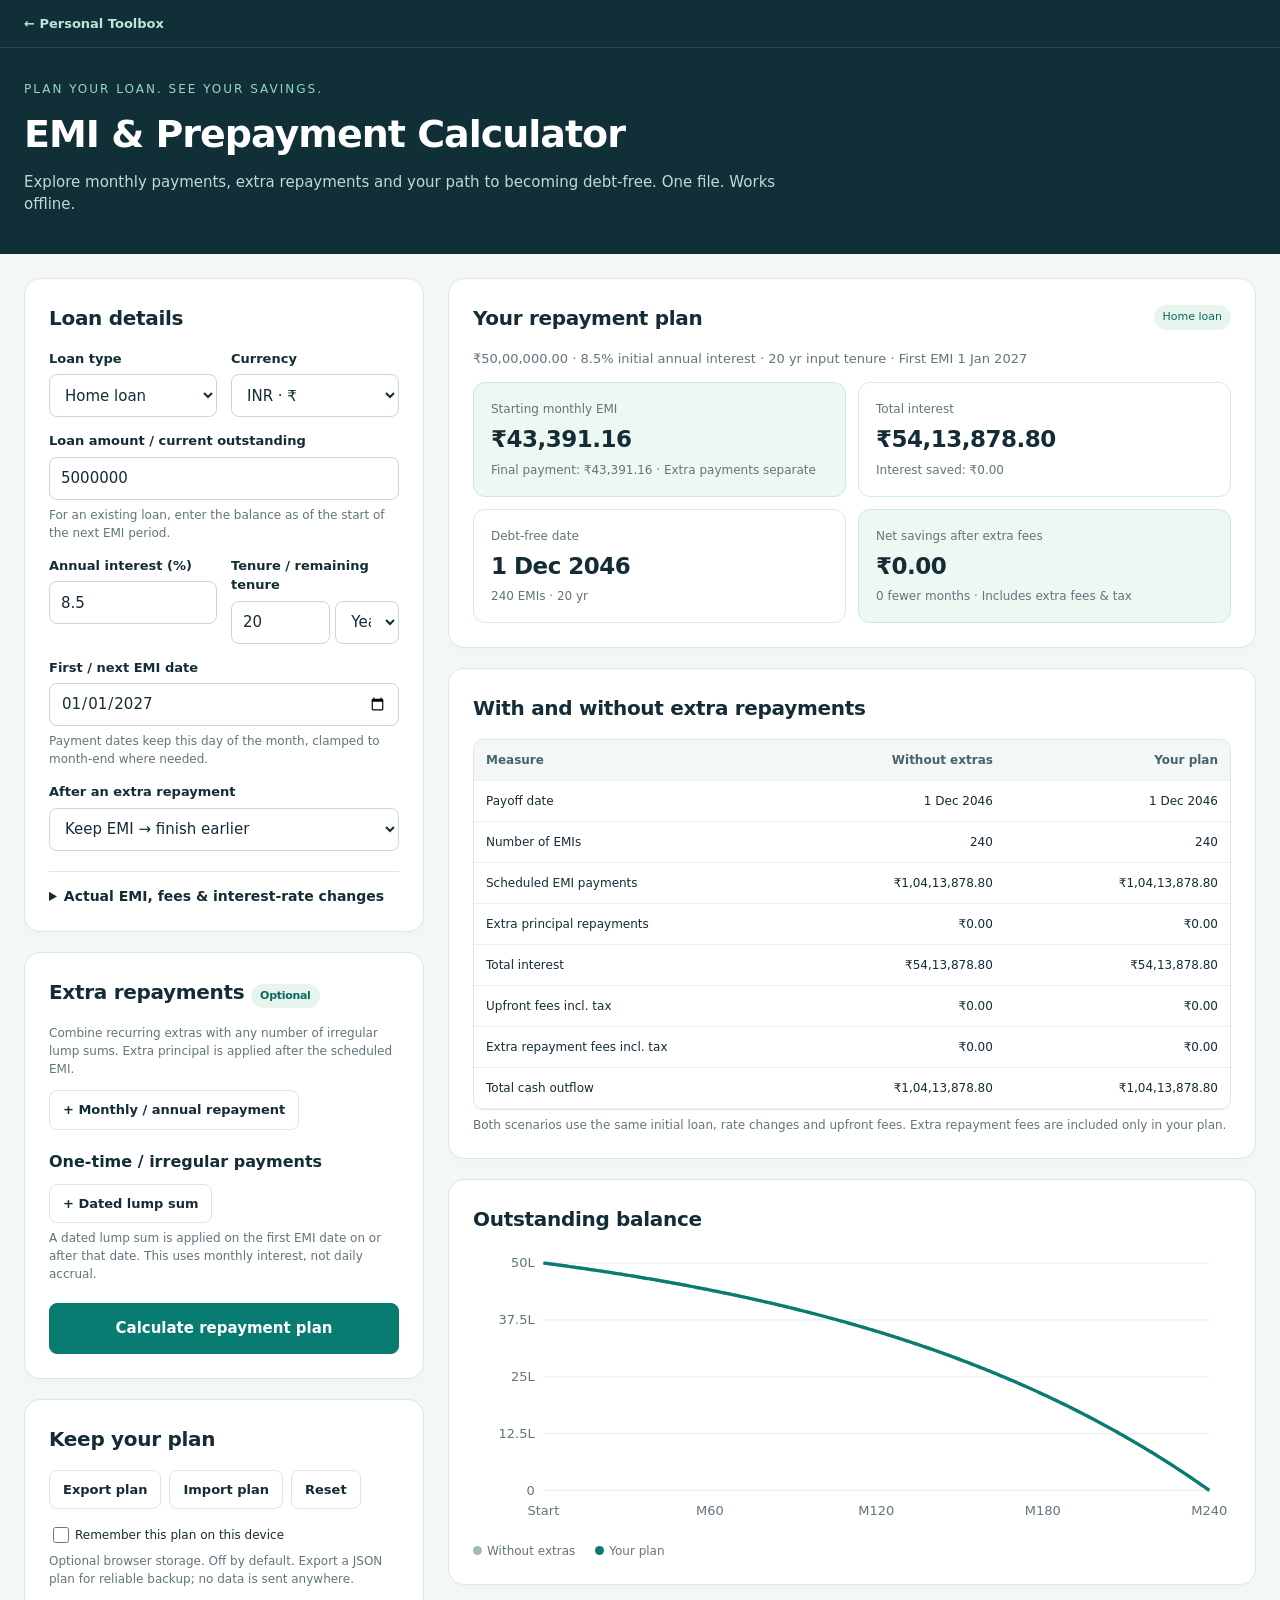
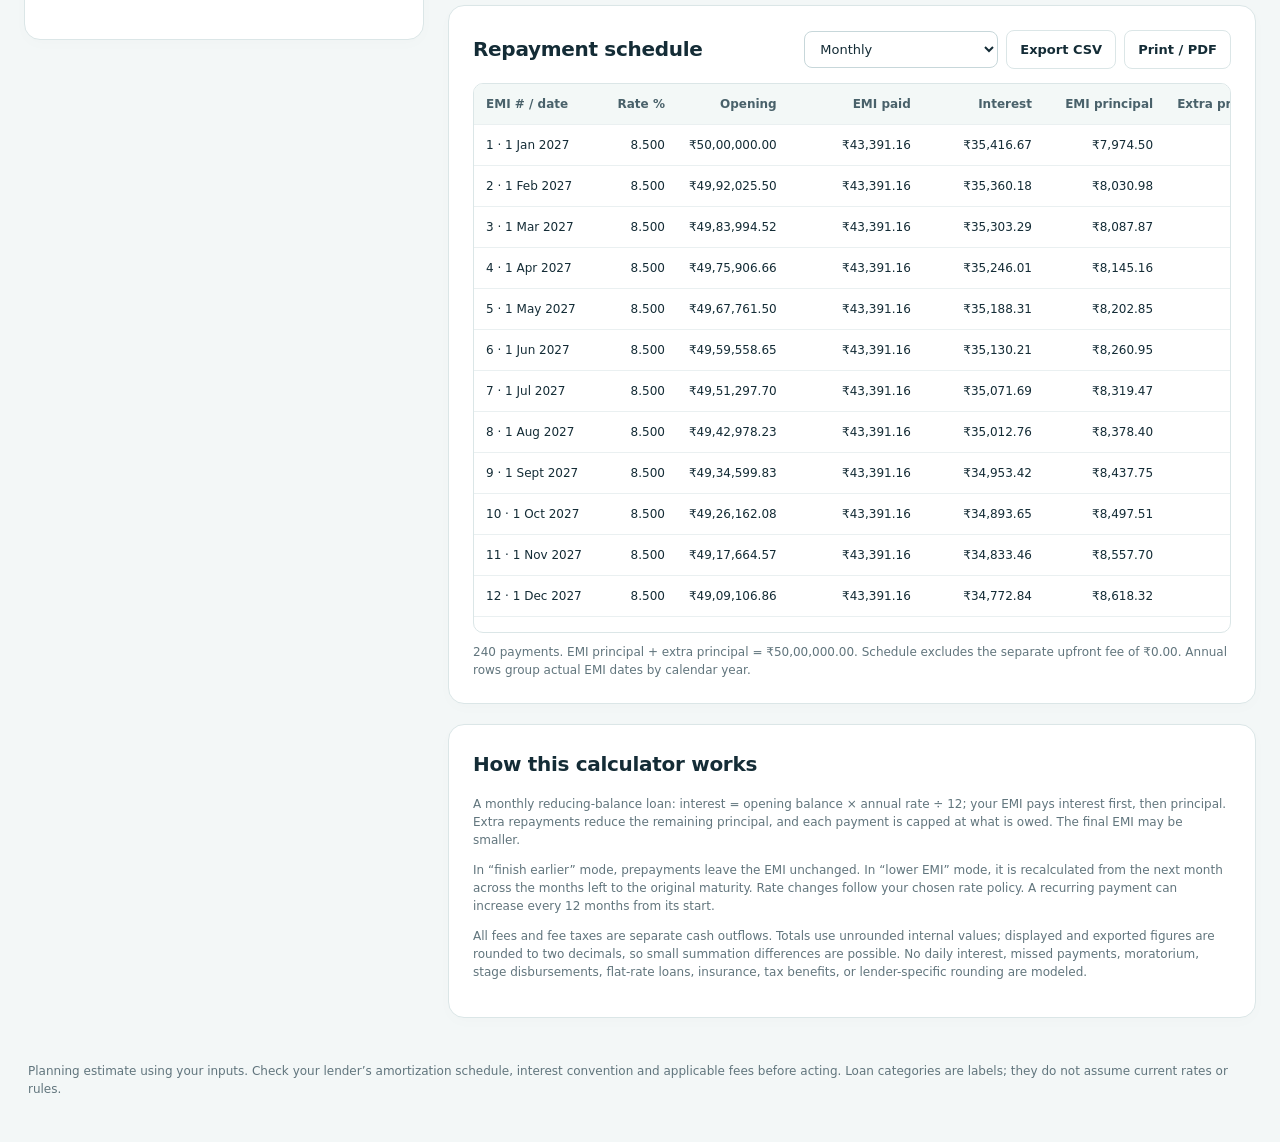
==== tools/loan-emi-calculator.html @ 17326b9b "initial commit: add emi calculator tool" ====
<!doctype html>
<html lang="en">
<head>
<meta charset="utf-8"><meta name="viewport" content="width=device-width, initial-scale=1">
<title>Loan EMI & Prepayment Calculator · Personal Toolbox</title>
<link rel="icon" type="image/svg+xml" href="../favicon.svg">
<style>
:root{--ink:#142c36;--muted:#61757d;--brand:#087c70;--line:#dbe6e7;--bg:#f3f7f7;--soft:#e8f5ef;--amber:#a76812}*{box-sizing:border-box}body{margin:0;background:var(--bg);color:var(--ink);font:15px/1.5 system-ui,-apple-system,BlinkMacSystemFont,"Segoe UI",sans-serif}header{background:#102f37;color:white;padding:32px max(24px,calc((100vw - 1280px)/2)) 38px}header .eyebrow{font-size:12px;letter-spacing:2px;text-transform:uppercase;color:#94d8c9}h1{font-size:clamp(25px,3vw,38px);letter-spacing:-1px;margin:8px 0}header p{color:#c3d6da;margin:0;max-width:800px}main{max-width:1328px;margin:auto;padding:24px;display:grid;grid-template-columns:400px minmax(0,1fr);gap:24px;align-items:start}.card{background:white;border:1px solid var(--line);border-radius:16px;padding:24px;box-shadow:0 4px 16px #12323904;margin-bottom:20px}h2{font-size:20px;letter-spacing:-.3px;margin:0 0 16px}h3{font-size:16px;margin:20px 0 10px}.small,.help{font-size:12px;color:var(--muted)}.help{margin:6px 0 0}.grid{display:grid;grid-template-columns:1fr 1fr;gap:14px}.full{grid-column:1/-1}label{display:block;font-size:13px;font-weight:600;margin-bottom:6px}input,select,button{font:inherit}input,select{display:block;width:100%;height:43px;border:1px solid #c7d7da;background:white;border-radius:8px;padding:9px 11px;color:var(--ink);min-width:0}input:focus,select:focus,button:focus-visible{outline:3px solid #7ac7b855;outline-offset:1px;border-color:var(--brand)}input[type=checkbox]{width:16px;height:16px;display:inline;vertical-align:middle;margin-right:6px}button{cursor:pointer;border:1px solid var(--line);padding:9px 13px;border-radius:8px;background:white;color:var(--ink);font-size:13px;font-weight:600}button:hover{background:#f0f7f6}button.primary{background:var(--brand);border-color:var(--brand);color:white}button.primary:hover{background:#056b61}button:disabled{opacity:.45;cursor:default}.actions{display:flex;gap:8px;flex-wrap:wrap;align-items:center}.calculate{width:100%;margin-top:20px;padding:13px;font-size:15px}.tag{font-size:11px;display:inline-block;background:var(--soft);color:#09685b;border-radius:99px;padding:4px 9px}.subtle{color:var(--muted)}.stats{display:grid;grid-template-columns:1fr 1fr;gap:12px}.stat{padding:17px;border:1px solid var(--line);border-radius:12px;min-width:0}.stat span{display:block;font-size:12px;color:var(--muted)}.stat strong{display:block;font-size:23px;letter-spacing:-.5px;overflow-wrap:anywhere;margin:4px 0}.stat.hero{background:#edf8f3;border-color:#cce9dc}.stat .small{font-size:12px}.result-heading{display:flex;align-items:center;justify-content:space-between;gap:10px;margin-bottom:16px}.result-heading h2{margin:0}.message{padding:12px 14px;border-radius:9px;margin-bottom:14px;font-size:13px}.error{color:#9e2c2c;background:#fff0f0;border:1px solid #f2cdcd}.notice{color:#82591e;background:#fff9eb;border:1px solid #f0e0bc}.success{color:#086658;background:var(--soft)}[hidden]{display:none!important}details{border-top:1px solid var(--line);padding-top:14px;margin-top:20px}summary{cursor:pointer;font-weight:600;font-size:14px}details .grid{margin-top:15px}.entry{padding:14px;background:#f7fafa;border:1px solid var(--line);border-radius:10px;margin:12px 0}.entry .grid{gap:10px}.entry label{font-size:12px}.entry .entry-head{display:flex;justify-content:space-between;align-items:center;margin-bottom:10px}.remove{padding:4px 9px;font-size:12px;color:#993c3c}.table-wrap{overflow:auto;max-height:550px;border:1px solid var(--line);border-radius:10px}table{border-collapse:collapse;width:100%;font-size:12px;font-variant-numeric:tabular-nums}th,td{padding:11px 12px;text-align:right;border-bottom:1px solid #eaf0f1;white-space:nowrap}th:first-child,td:first-child{text-align:left}thead{background:#f3f8f7;position:sticky;top:0;z-index:1}th{font-weight:600;color:#49616a}tfoot{background:#edf7f2;font-weight:700}tr.extra td{background:#f6fbf7}#comparison td,#comparison th{white-space:normal}#comparison th:first-child{width:40%}#chart{width:100%;height:auto;display:block}svg text{font-family:system-ui,sans-serif;fill:#61757d;font-size:12px}.legend{display:flex;gap:20px;font-size:12px;color:var(--muted);margin-top:10px}.dot{width:9px;height:9px;display:inline-block;border-radius:50%;margin-right:5px}.footer{grid-column:1/-1;font-size:12px;color:var(--muted);padding:0 4px 20px}.toolbar{display:flex;gap:10px;align-items:center;justify-content:space-between;flex-wrap:wrap;margin-bottom:14px}.toolbar select{width:auto;height:37px;font-size:13px}.saved-status{font-size:12px;color:var(--muted);min-height:18px;margin-top:9px}.screen-only{}.report-meta{font-size:13px;color:var(--muted);margin-bottom:14px}.file-input{display:none}.check{font-size:12px;font-weight:400;margin-top:15px}.empty{font-size:12px;color:var(--muted);padding:10px 0}.schedule-info{margin:10px 0 0}#dirty{margin-bottom:14px}.prepay-figure{color:var(--brand)}
@media(max-width:950px){main{grid-template-columns:340px minmax(0,1fr);gap:16px;padding:16px}.card{padding:18px}.stats{grid-template-columns:1fr}.stat strong{font-size:22px}}
@media(max-width:720px){main{display:block;padding:14px}.stats{grid-template-columns:1fr 1fr}.card{padding:18px}header{padding:25px 20px}h2{font-size:19px}.stat{padding:13px}.stat strong{font-size:20px}.footer{padding:0 5px 20px}}
@media print{body{background:white;font-size:11px}header{background:white;color:black;padding:0 0 15px}header p,header .eyebrow{color:#555}main{display:block;padding:0;max-width:none}aside,.screen-only,#dirty,#status{display:none!important}.card{border:1px solid #ddd;box-shadow:none;padding:15px;break-inside:avoid;margin-bottom:14px}.stats{grid-template-columns:repeat(4,1fr)}.stat strong{font-size:17px}.table-wrap{max-height:none;overflow:visible}thead{position:static;display:table-header-group}tr{break-inside:avoid}.schedule-card{break-inside:auto}.footer{padding:0}#chart{max-height:200px}h1{font-size:25px}}
</style>
</head>
<body>
<nav class="screen-only" aria-label="Toolbox navigation" style="background:#102f37;padding:12px max(24px,calc((100vw - 1280px)/2));border-bottom:1px solid #284951"><a href="../index.html" style="color:#b8e7d9;text-decoration:none;font:600 13px system-ui,sans-serif">← Personal Toolbox</a></nav>
<header><div class="eyebrow">Plan your loan. See your savings.</div><h1>EMI & Prepayment Calculator</h1><p>Explore monthly payments, extra repayments and your path to becoming debt-free. One file. Works offline.</p></header>
<main>
<aside>
<form id="loanForm" novalidate>
<section class="card"><h2>Loan details</h2><div class="grid">
<div><label for="loanType">Loan type</label><select id="loanType"><option>Home loan</option><option>Personal loan</option><option>Vehicle loan</option><option>Education loan</option><option>Other loan</option></select></div>
<div><label for="currency">Currency</label><select id="currency"><option value="INR">INR · ₹</option><option value="USD">USD · $</option><option value="EUR">EUR · €</option><option value="GBP">GBP · £</option><option value="AED">AED</option></select></div>
<div class="full"><label for="principal">Loan amount / current outstanding</label><input id="principal" type="number" min="1" max="1000000000000" step="any" value="5000000" required><p class="help">For an existing loan, enter the balance as of the start of the next EMI period.</p></div>
<div><label for="rate">Annual interest (%)</label><input id="rate" type="number" min="0" max="60" step="any" value="8.5" required></div>
<div><label for="term">Tenure / remaining tenure</label><div style="display:flex;gap:5px"><input id="term" type="number" min="1" max="600" step="any" value="20" required><select id="termUnit" aria-label="Tenure unit" style="width:100px"><option value="years">Years</option><option value="months">Months</option></select></div></div>
<div class="full"><label for="startDate">First / next EMI date</label><input id="startDate" type="date" required><p class="help">Payment dates keep this day of the month, clamped to month-end where needed.</p></div>
<div class="full"><label for="strategy">After an extra repayment</label><select id="strategy"><option value="tenure">Keep EMI → finish earlier</option><option value="emi">Lower EMI → keep original end date</option></select></div>
</div>
<details><summary>Actual EMI, fees & interest-rate changes</summary><div class="grid">
<div class="full"><label for="customEmi">Actual monthly EMI (optional)</label><input id="customEmi" type="number" min="0" step="any" placeholder="Blank = calculate from tenure"><p class="help">Useful for an existing loan. Overrides the calculated EMI; payoff may differ from entered tenure.</p></div>
<div><label for="feeFixed">Upfront fee (fixed)</label><input id="feeFixed" type="number" min="0" step="any" value="0"></div>
<div><label for="feePct">Upfront fee (% of loan)</label><input id="feePct" type="number" min="0" max="100" step="any" value="0"></div>
<div><label for="prepayFee">Prepayment fee (%)</label><input id="prepayFee" type="number" min="0" max="100" step="any" value="0"></div>
<div><label for="feeTax">Tax on fees (%)</label><input id="feeTax" type="number" min="0" max="100" step="any" value="0"></div>
<div class="full"><label for="ratePolicy">When the interest rate changes</label><select id="ratePolicy"><option value="recast">Recalculate EMI to original end date</option><option value="keep">Keep EMI; allow tenure to change</option></select></div>
</div><p class="help">Enter lender-specific fees. Fees are paid separately and are not added to the loan balance. Rate changes apply from the start of the selected EMI period.</p><div id="rateEntries"></div><button id="addRate" type="button">+ Rate change</button></details>
</section>
<section class="card"><h2>Extra repayments <span class="tag">Optional</span></h2><p class="small">Combine recurring extras with any number of irregular lump sums. Extra principal is applied after the scheduled EMI.</p><div id="recurringEntries"></div><button id="addRecurring" type="button">+ Monthly / annual repayment</button><h3>One-time / irregular payments</h3><div id="oneTimeEntries"></div><button id="addOneTime" type="button">+ Dated lump sum</button><p class="help">A dated lump sum is applied on the first EMI date on or after that date. This uses monthly interest, not daily accrual.</p><button class="primary calculate" type="submit">Calculate repayment plan</button></section>
</form>
<section class="card screen-only"><h2>Keep your plan</h2><div class="actions"><button id="savePlan" type="button">Export plan</button><button id="loadPlan" type="button">Import plan</button><button id="resetPlan" type="button">Reset</button></div><input class="file-input" id="importFile" type="file" accept=".json,application/json"><label class="check"><input id="autosave" type="checkbox">Remember this plan on this device</label><p class="help">Optional browser storage. Off by default. Export a JSON plan for reliable backup; no data is sent anywhere.</p><div id="status" class="saved-status" role="status"></div></section>
</aside>
<div id="results">
<div id="error" class="message error" role="alert" hidden></div><div id="dirty" class="message notice" hidden>Inputs changed. Calculate again to update the results and exports.</div><div id="warnings" hidden></div>
<section class="card"><div class="result-heading"><h2>Your repayment plan</h2><span class="tag" id="resultTag">Home loan</span></div><div id="reportMeta" class="report-meta"></div><div class="stats">
<div class="stat hero"><span>Starting monthly EMI</span><strong id="emiValue">—</strong><div class="small" id="emiHint"></div></div>
<div class="stat"><span>Total interest</span><strong id="interestValue">—</strong><div class="small" id="interestHint"></div></div>
<div class="stat"><span>Debt-free date</span><strong id="payoffValue">—</strong><div class="small" id="tenureHint"></div></div>
<div class="stat hero"><span>Net savings after extra fees</span><strong id="savingValue">—</strong><div class="small" id="savingHint"></div></div>
</div></section>
<section class="card"><h2>With and without extra repayments</h2><div class="table-wrap"><table id="comparison"><thead><tr><th>Measure</th><th>Without extras</th><th>Your plan</th></tr></thead><tbody id="compareBody"></tbody></table></div><p class="help">Both scenarios use the same initial loan, rate changes and upfront fees. Extra repayment fees are included only in your plan.</p></section>
<section class="card"><h2>Outstanding balance</h2><svg id="chart" viewBox="0 0 700 260" role="img" aria-label="Outstanding loan balance over time, comparing baseline with extra repayments"></svg><div class="legend"><span><i class="dot" style="background:#a4b8bf"></i>Without extras</span><span><i class="dot" style="background:#087c70"></i>Your plan</span></div></section>
<section class="card schedule-card"><div class="toolbar"><h2 style="margin:0">Repayment schedule</h2><div class="actions screen-only"><select id="scheduleMode" aria-label="Schedule grouping"><option value="monthly">Monthly</option><option value="annual">Annual (calendar year)</option></select><button id="exportCsv">Export CSV</button><button id="printReport">Print / PDF</button></div></div><div class="table-wrap"><table><thead id="scheduleHead"></thead><tbody id="scheduleBody"></tbody><tfoot id="scheduleFoot"></tfoot></table></div><p class="help schedule-info" id="scheduleInfo"></p></section>
<section class="card"><h2>How this calculator works</h2><p class="small">A monthly reducing-balance loan: interest = opening balance × annual rate ÷ 12; your EMI pays interest first, then principal. Extra repayments reduce the remaining principal, and each payment is capped at what is owed. The final EMI may be smaller.</p><p class="small">In “finish earlier” mode, prepayments leave the EMI unchanged. In “lower EMI” mode, it is recalculated from the next month across the months left to the original maturity. Rate changes follow your chosen rate policy. A recurring payment can increase every 12 months from its start.</p><p class="small">All fees and fee taxes are separate cash outflows. Totals use unrounded internal values; displayed and exported figures are rounded to two decimals, so small summation differences are possible. No daily interest, missed payments, moratorium, stage disbursements, flat-rate loans, insurance, tax benefits, or lender-specific rounding are modeled.</p></section>
</div>
<div class="footer">Planning estimate using your inputs. Check your lender’s amortization schedule, interest convention and applicable fees before acting. Loan categories are labels; they do not assume current rates or rules.</div>
</main>
<script>
'use strict';
// Everything runs locally. No external dependencies or network requests.
const $=id=>document.getElementById(id);
const FIELD_IDS=['loanType','currency','principal','rate','term','termUnit','startDate','strategy','customEmi','feeFixed','feePct','prepayFee','feeTax','ratePolicy'];
const STORE_KEY='offline-emi-plan-v1'; let current=null,dirty=false;
function nextMonthISO(){const d=new Date();return dateForMonth(`${d.getFullYear()}-${String(d.getMonth()+1).padStart(2,'0')}-01`,1)}
function validDate(s){if(!/^\d{4}-\d{2}-\d{2}$/.test(s))return false;const d=new Date(s+'T00:00:00Z');return Number.isFinite(+d)&&d.toISOString().slice(0,10)===s}
function dateForMonth(start,offset){const [y,m,day]=start.split('-').map(Number);const last=new Date(Date.UTC(y,m-1+offset+1,0)).getUTCDate();return new Date(Date.UTC(y,m-1+offset,Math.min(day,last))).toISOString().slice(0,10)}
function displayDate(s){return new Intl.DateTimeFormat('en-IN',{day:'numeric',month:'short',year:'numeric',timeZone:'UTC'}).format(new Date(s+'T00:00:00Z'))}
function payment(p,annual,n){if(n<=0)throw Error('No months remain to recalculate the EMI.');const r=annual/1200;return r===0?p/n:p*r/(-Math.expm1(-n*Math.log1p(r)))}
function money(v){return new Intl.NumberFormat(current?.config.currency==='INR'?'en-IN':'en-US',{style:'currency',currency:current?.config.currency||$('currency').value,minimumFractionDigits:2,maximumFractionDigits:2}).format(Math.abs(v)<.00001?0:v)}
function period(n){return `${Math.floor(n/12)?Math.floor(n/12)+' yr ':''}${n%12?n%12+' mo':n===0?'0 mo':''}`.trim()}
function number(v,name,min,max,integer=false){if(v===''||v===null||v===undefined||typeof v==='boolean')throw Error(`Enter ${name}.`);const n=Number(v);if(!Number.isFinite(n)||n<min||n>max||(integer&&!Number.isInteger(n)))throw Error(`${name} must be ${integer?'a whole number ':''}between ${min} and ${max}.`);return n}
function rowValue(el,name){return el.querySelector(`[data-field="${name}"]`).value}
function getPlan(){const fields={};FIELD_IDS.forEach(id=>fields[id]=$(id).value);return {version:1,fields,recurring:[...$('recurringEntries').children].map(el=>Object.fromEntries(['amount','frequency','start','end','growth'].map(k=>[k,rowValue(el,k)]))),oneTime:[...$('oneTimeEntries').children].map(el=>({date:rowValue(el,'date'),amount:rowValue(el,'amount')})),rates:[...$('rateEntries').children].map(el=>({month:rowValue(el,'month'),rate:rowValue(el,'rate')}))}}
function parsePlan(plan){const f=plan.fields;const p=number(f.principal,'loan amount',1,1e12),rate=number(f.rate,'annual interest rate',0,60);const term=number(f.term,'tenure',1/12,600);const months=term*(f.termUnit==='years'?12:1);if(Math.abs(months-Math.round(months))>1e-8||months<1||months>600)throw Error('Tenure must represent 1–600 whole months (up to 50 years).');if(!validDate(f.startDate)||Number(f.startDate.slice(0,4))<1900||Number(f.startDate.slice(0,4))>2200)throw Error('Choose a valid first EMI date between 1900 and 2200.');
const c={p,rate,n:Math.round(months),start:f.startDate,currency:f.currency,loanType:f.loanType,strategy:f.strategy,ratePolicy:f.ratePolicy,customEmi:f.customEmi===''?null:number(f.customEmi,'actual EMI',.01,1e12),feeFixed:number(f.feeFixed,'fixed upfront fee',0,1e12),feePct:number(f.feePct,'upfront fee percentage',0,100),prepayFee:number(f.prepayFee,'prepayment fee percentage',0,100),feeTax:number(f.feeTax,'tax on fees',0,100)};
c.recurring=plan.recurring.map((x,i)=>({amount:number(x.amount,`recurring repayment ${i+1}`,0,1e12),frequency:x.frequency==='annual'?12:1,start:number(x.start,`start month for repayment ${i+1}`,1,1200,true),end:x.end===''?1200:number(x.end,`end month for repayment ${i+1}`,1,1200,true),growth:number(x.growth,`annual increase for repayment ${i+1}`,0,100)}));c.recurring.forEach(x=>{if(x.end<x.start)throw Error('Recurring repayment end month must be on or after its start month.')});
c.oneTime=plan.oneTime.map((x,i)=>{if(!validDate(x.date)||x.date<c.start||x.date>dateForMonth(c.start,1199))throw Error(`Lump sum ${i+1}: choose a date from the first EMI date through the next 100 years.`);let month=1;while(dateForMonth(c.start,month-1)<x.date)month++;return {month,date:x.date,amount:number(x.amount,`lump sum ${i+1}`,0,1e12)}});
c.rates=plan.rates.map((x,i)=>({month:number(x.month,`month for rate change ${i+1}`,1,1200,true),rate:number(x.rate,`new rate ${i+1}`,0,60)})).sort((a,b)=>a.month-b.month);if(new Set(c.rates.map(x=>x.month)).size!==c.rates.length)throw Error('Use only one interest-rate change per EMI month.');return c}
function simulate(c,withExtras){let balance=c.p,rate=c.rate,emi=c.customEmi??payment(balance,rate,c.n);const rows=[];let startingEmi=emi;const warnings=[];const precision=Math.max(0.0000001,c.p*1e-12);const upfront=(c.feeFixed+c.p*c.feePct/100)*(1+c.feeTax/100);let interestTotal=0,extraTotal=0,scheduledTotal=0,feeTotal=0;
for(let month=1;month<=1200&&balance>.0000001;month++){
const opening=balance;const reset=c.rates.find(x=>x.month===month);if(reset){rate=reset.rate;if(c.ratePolicy==='recast'){if(month>c.n)throw Error(`Rate change in month ${month} occurs after original maturity. Choose “Keep EMI” for the rate-change policy, or extend the input tenure.`);emi=payment(balance,rate,c.n-month+1)}}if(month===1)startingEmi=emi;
const interest=balance*rate/1200;if(!c.customEmi&&month===1&&emi-interest<=precision&&c.n>1)throw Error('The rate and tenure make the EMI too close to interest to project reliably. Shorten the tenure or lower the interest rate.');let requested=0;if(withExtras){for(const x of c.recurring)if(month>=x.start&&month<=x.end&&(month-x.start)%x.frequency===0)requested+=x.amount*Math.pow(1+x.growth/100,Math.floor((month-x.start)/12));for(const x of c.oneTime)if(x.month===month)requested+=x.amount}
if(!Number.isFinite(requested)||requested>1e18)throw Error('Recurring increases produce an excessively large repayment; lower the amount or annual increase.');
const due=balance+interest;const scheduled=due-emi<=precision?due:Math.min(emi,due),principal=scheduled-interest;if(scheduled+requested<=interest+.000000001)throw Error(`${withExtras?'Your plan':'Baseline'} cannot reduce the balance in month ${month}: EMI and extras do not cover interest. Increase the actual EMI, shorten the tenure, or revise the rate-change policy.`);
balance=Math.max(0,balance-principal);const extra=Math.min(requested,balance);balance=Math.max(0,balance-extra);const fees=extra*c.prepayFee/100*(1+c.feeTax/100);interestTotal+=interest;extraTotal+=extra;scheduledTotal+=scheduled;feeTotal+=fees;
rows.push({month,date:dateForMonth(c.start,month-1),rate,opening,scheduled,interest,principal,requested,extra,fees,total:scheduled+extra+fees,balance});
if(withExtras&&extra>0&&c.strategy==='emi'&&balance>0){if(month>=c.n){warnings.push('An extra repayment after the original maturity could not lower the EMI over the original term; the existing EMI continues.')}else emi=payment(balance,rate,c.n-month)}
}
if(balance>.0000001)throw Error('The loan does not finish within 1,200 months. Increase the EMI or revise the inputs.');
if(withExtras){const last=rows.length;const ignored=c.oneTime.filter(x=>x.month>last&&x.amount>0).length,unused=c.recurring.filter(x=>x.start>last&&x.amount>0).length;if(ignored||unused)warnings.push(`${ignored} lump sum(s) and ${unused} recurring rule(s) start after payoff and are not used.`);if(rows.some(x=>x.requested>x.extra+.005))warnings.push('Extra payments are capped at the remaining balance; unused excess is not charged.');}
if(c.rates.some(x=>x.month>rows.length))warnings.push('Rate changes after payoff are not used in this scenario.');
return {rows,startingEmi,interest:interestTotal,extras:extraTotal,scheduled:scheduledTotal,fees:feeTotal,upfront,total:scheduledTotal+extraTotal+feeTotal+upfront,months:rows.length,payoff:rows.at(-1).date,warnings:[...new Set(warnings)]}}
function field(label,name,type,value,attrs=''){return `<div><label>${label}<input aria-label="${label}" data-field="${name}" type="${type}" ${attrs}></label></div>`}
function addEntry(kind,values){const el=document.createElement('div');el.className='entry';const head=document.createElement('div');head.className='entry-head';const title=document.createElement('strong');title.style.fontSize='12px';title.textContent={recurring:'Recurring extra payment',oneTime:'Lump-sum payment',rates:'Interest-rate change'}[kind];const btn=document.createElement('button');btn.type='button';btn.className='remove';btn.textContent='Remove';btn.setAttribute('aria-label','Remove '+title.textContent.toLowerCase());head.append(title,btn);el.append(head);const grid=document.createElement('div');grid.className='grid';
if(kind==='recurring')grid.innerHTML=field('Amount','amount','number',null,'min="0" step="any"')+'<div><label>Frequency<select aria-label="Frequency" data-field="frequency"><option value="monthly">Monthly</option><option value="annual">Every 12 months</option></select></label></div>'+field('Start EMI month #','start','number',null,'min="1" max="1200" step="1"')+field('End EMI month # (optional)','end','number',null,'min="1" max="1200" step="1"')+field('Annual increase (%)','growth','number',null,'min="0" max="100" step="any"');
else if(kind==='oneTime')grid.innerHTML=field('Payment date','date','date')+field('Amount','amount','number',null,'min="0" step="any"');else grid.innerHTML=field('Effective EMI month #','month','number',null,'min="1" max="1200" step="1"')+field('New annual rate (%)','rate','number',null,'min="0" max="60" step="any"');el.append(grid);const defaults={recurring:{amount:'5000',frequency:'monthly',start:'1',end:'',growth:'0'},oneTime:{date:$('startDate').value||nextMonthISO(),amount:'100000'},rates:{month:'13',rate:'9'}}[kind];Object.entries(values||defaults).forEach(([k,v])=>{const input=el.querySelector(`[data-field="${k}"]`);if(input)input.value=v});$({recurring:'recurringEntries',oneTime:'oneTimeEntries',rates:'rateEntries'}[kind]).append(el);btn.onclick=()=>{el.remove();markDirty()};}
function validateImported(p){if(!p||p.version!==1||!p.fields||typeof p.fields!=='object'||!Array.isArray(p.recurring)||!Array.isArray(p.oneTime)||!Array.isArray(p.rates))throw Error('Choose a JSON plan exported by this calculator.');if(p.recurring.length>200||p.oneTime.length>200||p.rates.length>200)throw Error('A plan can contain at most 200 entries of each type.');for(const id of FIELD_IDS)if(typeof p.fields[id]!=='string'||p.fields[id].length>100)throw Error(`Invalid plan field: ${id}.`);for(const [id,choices] of Object.entries({loanType:['Home loan','Personal loan','Vehicle loan','Education loan','Other loan'],currency:['INR','USD','EUR','GBP','AED'],termUnit:['years','months'],strategy:['tenure','emi'],ratePolicy:['recast','keep']}))if(!choices.includes(p.fields[id]))throw Error(`Invalid option: ${id}.`);for(const [arr,keys]of [[p.recurring,['amount','frequency','start','end','growth']],[p.oneTime,['date','amount']],[p.rates,['month','rate']]])for(const row of arr)for(const key of keys)if(typeof row?.[key]!=='string'||row[key].length>100)throw Error('Invalid repayment or rate-change entry.');if(p.recurring.some(x=>!['monthly','annual'].includes(x.frequency)))throw Error('Invalid repayment frequency.');parsePlan(p);return p}
function applyPlan(p){FIELD_IDS.forEach(id=>$(id).value=p.fields[id]);$('recurringEntries').replaceChildren();$('oneTimeEntries').replaceChildren();$('rateEntries').replaceChildren();p.recurring.forEach(x=>addEntry('recurring',x));p.oneTime.forEach(x=>addEntry('oneTime',x));p.rates.forEach(x=>addEntry('rates',x))}
function status(s){$('status').textContent=s}
function remember(){if(!$('autosave').checked)return;try{localStorage.setItem(STORE_KEY,JSON.stringify(getPlan()));status('Plan saved on this device.')}catch{status('Browser storage unavailable. Export your plan to keep it.')}}
function markDirty(){dirty=true;$('dirty').hidden=false;$('exportCsv').disabled=true;$('printReport').disabled=true;remember()}
function addCell(tr,value,tag='td'){const td=document.createElement(tag);td.textContent=value;tr.append(td)}
function renderComparison(){const b=current.baseline,s=current.scenario;const pairs=[['Payoff date',displayDate(b.payoff),displayDate(s.payoff)],['Number of EMIs',b.months,s.months],['Scheduled EMI payments',money(b.scheduled),money(s.scheduled)],['Extra principal repayments',money(0),money(s.extras)],['Total interest',money(b.interest),money(s.interest)],['Upfront fees incl. tax',money(b.upfront),money(s.upfront)],['Extra repayment fees incl. tax',money(0),money(s.fees)],['Total cash outflow',money(b.total),money(s.total)]];$('compareBody').replaceChildren();pairs.forEach(row=>{const tr=document.createElement('tr');row.forEach(x=>addCell(tr,x));$('compareBody').append(tr)})}
function chart(){const {baseline:b,scenario:s,config:c}=current,W=700,H=260,l=65,r=20,t=12,bot=38,N=Math.max(b.months,s.months),scaleX=m=>l+m/N*(W-l-r),scaleY=v=>t+(1-v/c.p)*(H-t-bot);let svg='';for(let i=0;i<=4;i++){const y=t+(H-t-bot)*i/4;const label=new Intl.NumberFormat(c.currency==='INR'?'en-IN':'en-US',{notation:'compact',maximumFractionDigits:1}).format(c.p*(1-i/4));svg+=`<line x1="${l}" y1="${y}" x2="${W-r}" y2="${y}" stroke="#e6eeef"/><text x="${l-8}" y="${y+4}" text-anchor="end">${label}</text>`}for(let i=0;i<=4;i++){const m=Math.round(N*i/4);svg+=`<text x="${scaleX(m)}" y="${H-15}" text-anchor="middle">${m===0?'Start':'M'+m}</text>`}for(const [data,color]of [[b,'#a4b8bf'],[s,'#087c70']]){let path=`M ${scaleX(0)} ${scaleY(c.p)}`;data.rows.forEach(row=>{path+=` L ${scaleX(row.month)} ${scaleY(row.balance)}`});if(data.months<N)path+=` L ${scaleX(N)} ${scaleY(0)}`;svg+=`<path d="${path}" fill="none" stroke="${color}" stroke-width="3"/>`}$('chart').innerHTML=svg}
function scheduleData(){const rows=current.scenario.rows;if($('scheduleMode').value==='monthly')return rows.map(x=>({...x,label:`${x.month} · ${displayDate(x.date)}`}));const years=[];for(const row of rows){const key=row.date.slice(0,4);let y=years.at(-1);if(!y||y.label!==key){y={label:key,opening:row.opening,scheduled:0,interest:0,principal:0,extra:0,fees:0,total:0,balance:0,count:0};years.push(y)}for(const k of ['scheduled','interest','principal','extra','fees','total'])y[k]+=row[k];y.balance=row.balance;y.count++}return years}
function renderSchedule(){if(!current)return;const monthly=$('scheduleMode').value==='monthly';const headings=monthly?['EMI # / date','Rate %','Opening','EMI paid','Interest','EMI principal','Extra principal','Extra fees + tax','Total paid','Closing']:['Year','Opening','EMIs paid','Interest','EMI principal','Extra principal','Extra fees + tax','Total paid','Closing'];const tr=document.createElement('tr');headings.forEach(h=>addCell(tr,h,'th'));$('scheduleHead').replaceChildren(tr);$('scheduleBody').replaceChildren();for(const row of scheduleData()){const tr=document.createElement('tr');if(row.extra>0)tr.className='extra';addCell(tr,row.label);if(monthly)addCell(tr,row.rate.toFixed(3));for(const key of ['opening','scheduled','interest','principal','extra','fees','total','balance'])addCell(tr,money(row[key]));$('scheduleBody').append(tr)}const s=current.scenario,foot=document.createElement('tr');addCell(foot,'Totals');if(monthly)addCell(foot,'—');for(const v of [null,s.scheduled,s.interest,current.config.p-s.extras,s.extras,s.fees,s.scheduled+s.extras+s.fees,null])addCell(foot,v===null?'—':money(v));$('scheduleFoot').replaceChildren(foot);$('scheduleInfo').textContent=`${s.months} payments. EMI principal + extra principal = ${money(current.config.p)}. Schedule excludes the separate upfront fee of ${money(s.upfront)}. Annual rows group actual EMI dates by calendar year.`}
function calculate(){try{const plan=getPlan(),config=parsePlan(plan),baseline=simulate(config,false),scenario=simulate(config,true);current={plan,config,baseline,scenario};dirty=false;$('dirty').hidden=true;$('error').hidden=true;$('exportCsv').disabled=false;$('printReport').disabled=false;$('resultTag').textContent=config.loanType;$('reportMeta').textContent=`${money(config.p)} · ${config.rate}% initial annual interest · ${period(config.n)} input tenure · First EMI ${displayDate(config.start)}`;$('emiValue').textContent=money(scenario.startingEmi);const last=scenario.rows.at(-1);$('emiHint').textContent=`Final payment: ${money(last.scheduled)} · Extra payments separate`;$('interestValue').textContent=money(scenario.interest);$('interestHint').textContent=`Interest saved: ${money(baseline.interest-scenario.interest)}`;$('payoffValue').textContent=displayDate(scenario.payoff);$('tenureHint').textContent=`${scenario.months} EMIs · ${period(scenario.months)}`;$('savingValue').textContent=money(baseline.total-scenario.total);const delta=baseline.months-scenario.months;$('savingHint').textContent=delta>=0?`${delta} fewer months · Includes extra fees & tax`:`${-delta} more months · Includes extra fees & tax`;
const warnings=[...scenario.warnings];if(baseline.warnings.length)warnings.push(...baseline.warnings.map(x=>'Without extras: '+x));if(config.customEmi&&baseline.months!==config.n)warnings.push(`Your actual EMI gives a baseline payoff in ${baseline.months} months, compared with the input tenure of ${config.n} months.`);if(scenario.rows.some(x=>x.principal<0))warnings.push('Some EMIs are less than monthly interest; extra payments cover the gap before reducing principal.');$('warnings').replaceChildren();[...new Set(warnings)].forEach(w=>{const el=document.createElement('div');el.className='message notice';el.textContent=w;$('warnings').append(el)});$('warnings').hidden=!warnings.length;renderComparison();chart();renderSchedule();remember();return true}catch(e){$('error').textContent=e.message;$('error').hidden=false;$('exportCsv').disabled=true;$('printReport').disabled=true;dirty=true;$('dirty').hidden=!current;return false}}
function download(text,name,type){const blob=new Blob([text],{type}),url=URL.createObjectURL(blob),a=document.createElement('a');a.href=url;a.download=name;document.body.append(a);a.click();a.remove();setTimeout(()=>URL.revokeObjectURL(url),1000)}
function exportCsv(){if(!current||dirty)return;const c=current.config,s=current.scenario,b=current.baseline;const data=[['Loan repayment report'],['Loan type',c.loanType],['Currency',c.currency],['Initial principal',c.p.toFixed(2)],['Initial annual rate (%)',c.rate],['Input tenure (months)',c.n],['First EMI date',c.start],['Prepayment policy',c.strategy==='tenure'?'Keep EMI / reduce tenure':'Lower EMI / original maturity'],['Rate change policy',c.ratePolicy==='keep'?'Keep EMI':'Recalculate to original maturity'],['Starting EMI',s.startingEmi.toFixed(2)],['Total interest',s.interest.toFixed(2)],['Upfront fees incl. tax',s.upfront.toFixed(2)],['Extra fees incl. tax',s.fees.toFixed(2)],['Total cash outflow',s.total.toFixed(2)],['Net savings vs baseline',(b.total-s.total).toFixed(2)],['Payoff date',s.payoff],['Model','Monthly reducing balance; dated extras applied after next EMI; unrounded calculations'],[],[$('scheduleMode').value==='monthly'?'EMI # / date':'Calendar year','Rate % (monthly only)','Opening balance','Scheduled EMI paid','Interest','Scheduled principal','Extra principal','Extra fees incl. tax','Total paid excl. upfront','Closing balance']];for(const r of scheduleData())data.push([r.label,r.rate===undefined?'':r.rate.toFixed(6),...['opening','scheduled','interest','principal','extra','fees','total','balance'].map(k=>r[k].toFixed(2))]);const csv=data.map(row=>row.map(v=>'"'+String(v).replaceAll('"','""')+'"').join(',')).join('\r\n');download('\uFEFF'+csv,'loan-repayment-'+$('scheduleMode').value+'.csv','text/csv;charset=utf-8')}
$('loanForm').addEventListener('submit',e=>{e.preventDefault();calculate()});$('loanForm').addEventListener('input',markDirty);$('loanForm').addEventListener('change',markDirty);
for(const [button,kind]of [['addRecurring','recurring'],['addOneTime','oneTime'],['addRate','rates']])$(button).onclick=()=>{const container=$({recurring:'recurringEntries',oneTime:'oneTimeEntries',rates:'rateEntries'}[kind]);if(container.children.length>=200){status('Maximum 200 entries per type.');return}addEntry(kind);markDirty()};
$('scheduleMode').onchange=renderSchedule;$('exportCsv').onclick=exportCsv;$('printReport').onclick=()=>{if(current&&!dirty)window.print()};
$('savePlan').onclick=()=>{try{const p=getPlan();parsePlan(p);download(JSON.stringify(p,null,2),'loan-emi-plan.json','application/json');status('Plan exported.')}catch(e){status('Cannot export: '+e.message)}};
$('loadPlan').onclick=()=>$('importFile').click();$('importFile').onchange=async e=>{const file=e.target.files[0];if(!file)return;try{if(file.size>1e6)throw Error('Plan file is too large (maximum 1 MB).');const p=validateImported(JSON.parse(await file.text()));applyPlan(p);markDirty();calculate();status('Plan imported.')}catch(err){status('Import failed: '+err.message)}finally{e.target.value=''}};
$('autosave').onchange=()=>{if($('autosave').checked)remember();else{try{localStorage.removeItem(STORE_KEY);status('Saved browser plan removed.')}catch{status('Browser storage unavailable.')}}};
$('resetPlan').onclick=()=>{$('loanForm').reset();$('startDate').value=nextMonthISO();for(const id of ['recurringEntries','oneTimeEntries','rateEntries'])$(id).replaceChildren();$('scheduleMode').value='monthly';$('autosave').checked=false;try{localStorage.removeItem(STORE_KEY)}catch{}status('Reset to the example loan.');calculate()};
$('startDate').value=nextMonthISO();try{const saved=localStorage.getItem(STORE_KEY);if(saved){applyPlan(validateImported(JSON.parse(saved)));$('autosave').checked=true;status('Restored your saved plan.')}}catch{status('Could not restore saved data. You can import a backup plan.')}calculate();
// Exposed pure calculation functions make this standalone file easy to verify.
window.LoanCalculator={payment,dateForMonth,parsePlan,simulate};
</script>
</body>
</html>
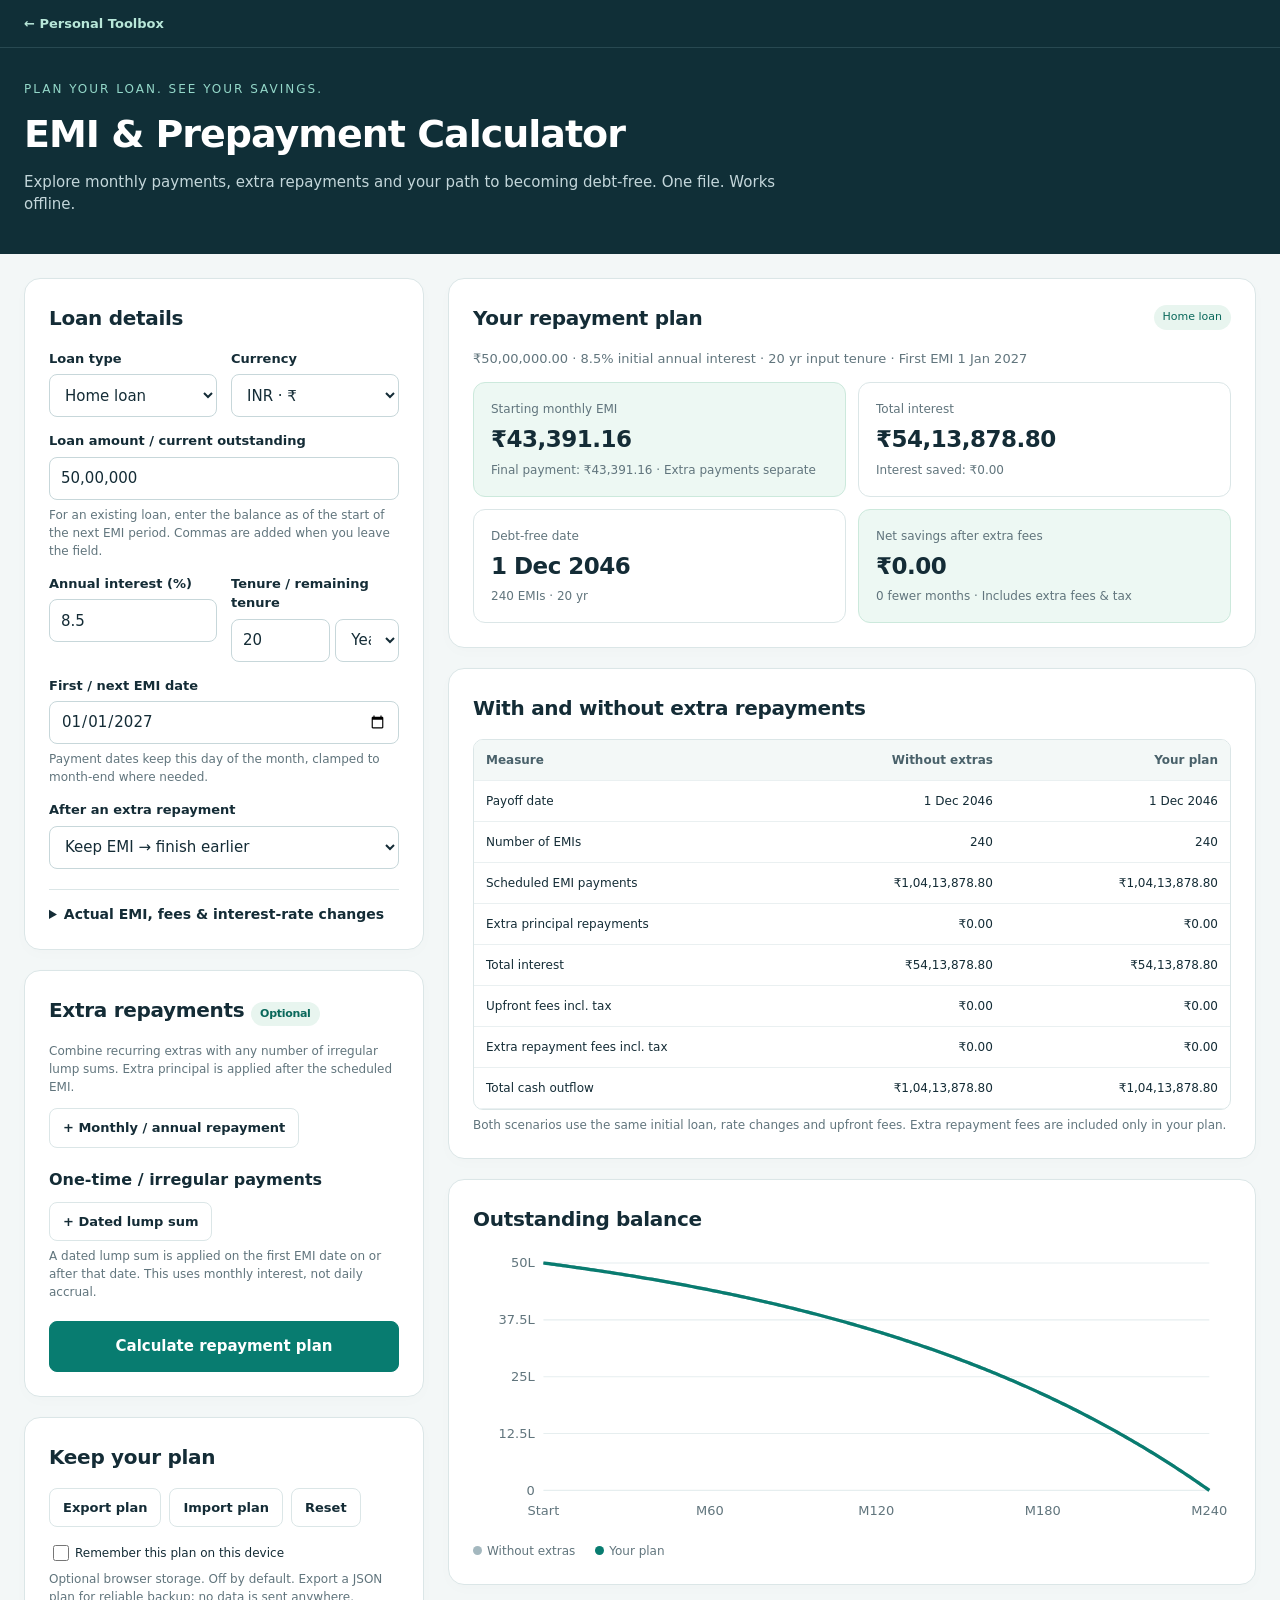
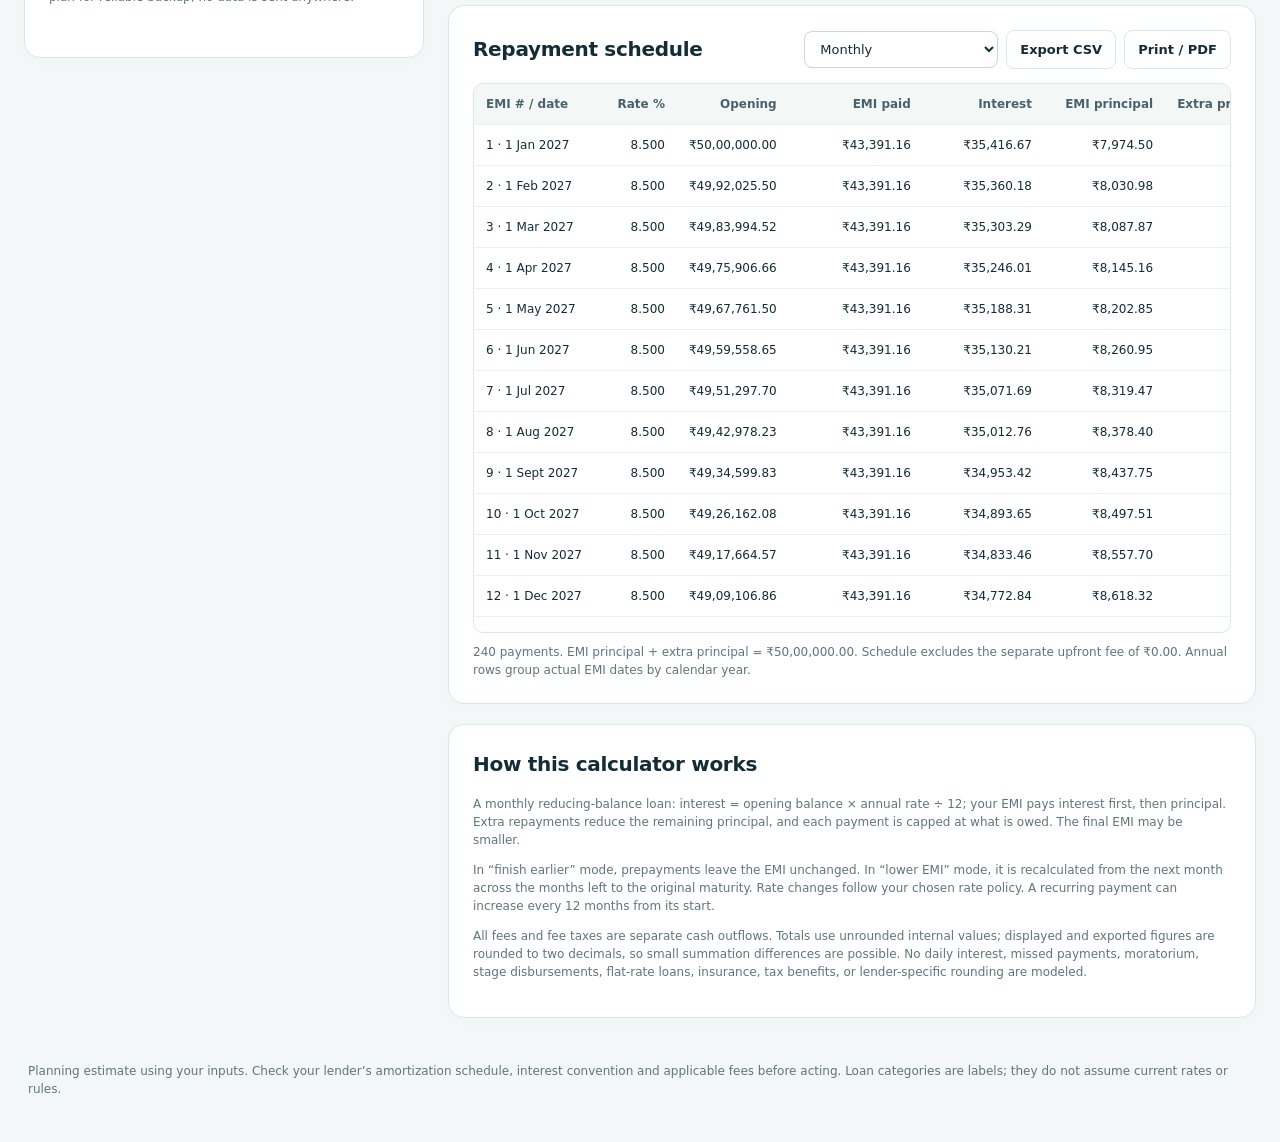
==== commit ba2f024d: "feature: added sip calculator" ====
--- a/tools/loan-emi-calculator.html
+++ b/tools/loan-emi-calculator.html
@@ -20,7 +20,7 @@
 <section class="card"><h2>Loan details</h2><div class="grid">
 <div><label for="loanType">Loan type</label><select id="loanType"><option>Home loan</option><option>Personal loan</option><option>Vehicle loan</option><option>Education loan</option><option>Other loan</option></select></div>
 <div><label for="currency">Currency</label><select id="currency"><option value="INR">INR · ₹</option><option value="USD">USD · $</option><option value="EUR">EUR · €</option><option value="GBP">GBP · £</option><option value="AED">AED</option></select></div>
-<div class="full"><label for="principal">Loan amount / current outstanding</label><input id="principal" type="number" min="1" max="1000000000000" step="any" value="5000000" required><p class="help">For an existing loan, enter the balance as of the start of the next EMI period.</p></div>
+<div class="full"><label for="principal">Loan amount / current outstanding</label><input id="principal" type="text" inputmode="decimal" value="50,00,000" autocomplete="off" required><p class="help">For an existing loan, enter the balance as of the start of the next EMI period. Commas are added when you leave the field.</p></div>
 <div><label for="rate">Annual interest (%)</label><input id="rate" type="number" min="0" max="60" step="any" value="8.5" required></div>
 <div><label for="term">Tenure / remaining tenure</label><div style="display:flex;gap:5px"><input id="term" type="number" min="1" max="600" step="any" value="20" required><select id="termUnit" aria-label="Tenure unit" style="width:100px"><option value="years">Years</option><option value="months">Months</option></select></div></div>
 <div class="full"><label for="startDate">First / next EMI date</label><input id="startDate" type="date" required><p class="help">Payment dates keep this day of the month, clamped to month-end where needed.</p></div>
@@ -68,8 +68,11 @@
 function money(v){return new Intl.NumberFormat(current?.config.currency==='INR'?'en-IN':'en-US',{style:'currency',currency:current?.config.currency||$('currency').value,minimumFractionDigits:2,maximumFractionDigits:2}).format(Math.abs(v)<.00001?0:v)}
 function period(n){return `${Math.floor(n/12)?Math.floor(n/12)+' yr ':''}${n%12?n%12+' mo':n===0?'0 mo':''}`.trim()}
 function number(v,name,min,max,integer=false){if(v===''||v===null||v===undefined||typeof v==='boolean')throw Error(`Enter ${name}.`);const n=Number(v);if(!Number.isFinite(n)||n<min||n>max||(integer&&!Number.isInteger(n)))throw Error(`${name} must be ${integer?'a whole number ':''}between ${min} and ${max}.`);return n}
+function formatPrincipal(){const input=$('principal'),raw=input.value.replaceAll(',','').trim();if(!raw||!/^\d+(\.\d*)?$/.test(raw))return;const [whole,fraction]=raw.split('.');const grouped=new Intl.NumberFormat($('currency').value==='INR'?'en-IN':'en-US',{maximumFractionDigits:0}).format(Number(whole));input.value=fraction===undefined?grouped:`${grouped}.${fraction}`}
+function formatPrincipalLive(){const input=$('principal'),caret=input.selectionStart??input.value.length,digitsBefore=(input.value.slice(0,caret).match(/\d/g)||[]).length,raw=input.value.replaceAll(',','');if(!raw||!/^[\d.]*$/.test(raw)||((raw.match(/\./g)||[]).length>1))return;const [whole='',...fractionParts]=raw.split('.'),fraction=fractionParts[0],grouped=new Intl.NumberFormat($('currency').value==='INR'?'en-IN':'en-US',{maximumFractionDigits:0}).format(Number(whole||0));input.value=fractionParts.length?`${grouped}.${fraction}`:grouped;let pos=0,count=0;while(pos<input.value.length&&count<digitsBefore){if(/\d/.test(input.value[pos]))count++;pos++}input.setSelectionRange(pos,pos)}
+function editPrincipal(){ $('principal').value=$('principal').value.replaceAll(',','') }
 function rowValue(el,name){return el.querySelector(`[data-field="${name}"]`).value}
-function getPlan(){const fields={};FIELD_IDS.forEach(id=>fields[id]=$(id).value);return {version:1,fields,recurring:[...$('recurringEntries').children].map(el=>Object.fromEntries(['amount','frequency','start','end','growth'].map(k=>[k,rowValue(el,k)]))),oneTime:[...$('oneTimeEntries').children].map(el=>({date:rowValue(el,'date'),amount:rowValue(el,'amount')})),rates:[...$('rateEntries').children].map(el=>({month:rowValue(el,'month'),rate:rowValue(el,'rate')}))}}
+function getPlan(){const fields={};FIELD_IDS.forEach(id=>fields[id]=$(id).value);fields.principal=fields.principal.replaceAll(',','').trim();return {version:1,fields,recurring:[...$('recurringEntries').children].map(el=>Object.fromEntries(['amount','frequency','start','end','growth'].map(k=>[k,rowValue(el,k)]))),oneTime:[...$('oneTimeEntries').children].map(el=>({date:rowValue(el,'date'),amount:rowValue(el,'amount')})),rates:[...$('rateEntries').children].map(el=>({month:rowValue(el,'month'),rate:rowValue(el,'rate')}))}}
 function parsePlan(plan){const f=plan.fields;const p=number(f.principal,'loan amount',1,1e12),rate=number(f.rate,'annual interest rate',0,60);const term=number(f.term,'tenure',1/12,600);const months=term*(f.termUnit==='years'?12:1);if(Math.abs(months-Math.round(months))>1e-8||months<1||months>600)throw Error('Tenure must represent 1–600 whole months (up to 50 years).');if(!validDate(f.startDate)||Number(f.startDate.slice(0,4))<1900||Number(f.startDate.slice(0,4))>2200)throw Error('Choose a valid first EMI date between 1900 and 2200.');
 const c={p,rate,n:Math.round(months),start:f.startDate,currency:f.currency,loanType:f.loanType,strategy:f.strategy,ratePolicy:f.ratePolicy,customEmi:f.customEmi===''?null:number(f.customEmi,'actual EMI',.01,1e12),feeFixed:number(f.feeFixed,'fixed upfront fee',0,1e12),feePct:number(f.feePct,'upfront fee percentage',0,100),prepayFee:number(f.prepayFee,'prepayment fee percentage',0,100),feeTax:number(f.feeTax,'tax on fees',0,100)};
 c.recurring=plan.recurring.map((x,i)=>({amount:number(x.amount,`recurring repayment ${i+1}`,0,1e12),frequency:x.frequency==='annual'?12:1,start:number(x.start,`start month for repayment ${i+1}`,1,1200,true),end:x.end===''?1200:number(x.end,`end month for repayment ${i+1}`,1,1200,true),growth:number(x.growth,`annual increase for repayment ${i+1}`,0,100)}));c.recurring.forEach(x=>{if(x.end<x.start)throw Error('Recurring repayment end month must be on or after its start month.')});
@@ -94,7 +97,7 @@
 if(kind==='recurring')grid.innerHTML=field('Amount','amount','number',null,'min="0" step="any"')+'<div><label>Frequency<select aria-label="Frequency" data-field="frequency"><option value="monthly">Monthly</option><option value="annual">Every 12 months</option></select></label></div>'+field('Start EMI month #','start','number',null,'min="1" max="1200" step="1"')+field('End EMI month # (optional)','end','number',null,'min="1" max="1200" step="1"')+field('Annual increase (%)','growth','number',null,'min="0" max="100" step="any"');
 else if(kind==='oneTime')grid.innerHTML=field('Payment date','date','date')+field('Amount','amount','number',null,'min="0" step="any"');else grid.innerHTML=field('Effective EMI month #','month','number',null,'min="1" max="1200" step="1"')+field('New annual rate (%)','rate','number',null,'min="0" max="60" step="any"');el.append(grid);const defaults={recurring:{amount:'5000',frequency:'monthly',start:'1',end:'',growth:'0'},oneTime:{date:$('startDate').value||nextMonthISO(),amount:'100000'},rates:{month:'13',rate:'9'}}[kind];Object.entries(values||defaults).forEach(([k,v])=>{const input=el.querySelector(`[data-field="${k}"]`);if(input)input.value=v});$({recurring:'recurringEntries',oneTime:'oneTimeEntries',rates:'rateEntries'}[kind]).append(el);btn.onclick=()=>{el.remove();markDirty()};}
 function validateImported(p){if(!p||p.version!==1||!p.fields||typeof p.fields!=='object'||!Array.isArray(p.recurring)||!Array.isArray(p.oneTime)||!Array.isArray(p.rates))throw Error('Choose a JSON plan exported by this calculator.');if(p.recurring.length>200||p.oneTime.length>200||p.rates.length>200)throw Error('A plan can contain at most 200 entries of each type.');for(const id of FIELD_IDS)if(typeof p.fields[id]!=='string'||p.fields[id].length>100)throw Error(`Invalid plan field: ${id}.`);for(const [id,choices] of Object.entries({loanType:['Home loan','Personal loan','Vehicle loan','Education loan','Other loan'],currency:['INR','USD','EUR','GBP','AED'],termUnit:['years','months'],strategy:['tenure','emi'],ratePolicy:['recast','keep']}))if(!choices.includes(p.fields[id]))throw Error(`Invalid option: ${id}.`);for(const [arr,keys]of [[p.recurring,['amount','frequency','start','end','growth']],[p.oneTime,['date','amount']],[p.rates,['month','rate']]])for(const row of arr)for(const key of keys)if(typeof row?.[key]!=='string'||row[key].length>100)throw Error('Invalid repayment or rate-change entry.');if(p.recurring.some(x=>!['monthly','annual'].includes(x.frequency)))throw Error('Invalid repayment frequency.');parsePlan(p);return p}
-function applyPlan(p){FIELD_IDS.forEach(id=>$(id).value=p.fields[id]);$('recurringEntries').replaceChildren();$('oneTimeEntries').replaceChildren();$('rateEntries').replaceChildren();p.recurring.forEach(x=>addEntry('recurring',x));p.oneTime.forEach(x=>addEntry('oneTime',x));p.rates.forEach(x=>addEntry('rates',x))}
+function applyPlan(p){FIELD_IDS.forEach(id=>$(id).value=p.fields[id]);formatPrincipal();$('recurringEntries').replaceChildren();$('oneTimeEntries').replaceChildren();$('rateEntries').replaceChildren();p.recurring.forEach(x=>addEntry('recurring',x));p.oneTime.forEach(x=>addEntry('oneTime',x));p.rates.forEach(x=>addEntry('rates',x))}
 function status(s){$('status').textContent=s}
 function remember(){if(!$('autosave').checked)return;try{localStorage.setItem(STORE_KEY,JSON.stringify(getPlan()));status('Plan saved on this device.')}catch{status('Browser storage unavailable. Export your plan to keep it.')}}
 function markDirty(){dirty=true;$('dirty').hidden=false;$('exportCsv').disabled=true;$('printReport').disabled=true;remember()}
@@ -108,6 +111,8 @@
 function download(text,name,type){const blob=new Blob([text],{type}),url=URL.createObjectURL(blob),a=document.createElement('a');a.href=url;a.download=name;document.body.append(a);a.click();a.remove();setTimeout(()=>URL.revokeObjectURL(url),1000)}
 function exportCsv(){if(!current||dirty)return;const c=current.config,s=current.scenario,b=current.baseline;const data=[['Loan repayment report'],['Loan type',c.loanType],['Currency',c.currency],['Initial principal',c.p.toFixed(2)],['Initial annual rate (%)',c.rate],['Input tenure (months)',c.n],['First EMI date',c.start],['Prepayment policy',c.strategy==='tenure'?'Keep EMI / reduce tenure':'Lower EMI / original maturity'],['Rate change policy',c.ratePolicy==='keep'?'Keep EMI':'Recalculate to original maturity'],['Starting EMI',s.startingEmi.toFixed(2)],['Total interest',s.interest.toFixed(2)],['Upfront fees incl. tax',s.upfront.toFixed(2)],['Extra fees incl. tax',s.fees.toFixed(2)],['Total cash outflow',s.total.toFixed(2)],['Net savings vs baseline',(b.total-s.total).toFixed(2)],['Payoff date',s.payoff],['Model','Monthly reducing balance; dated extras applied after next EMI; unrounded calculations'],[],[$('scheduleMode').value==='monthly'?'EMI # / date':'Calendar year','Rate % (monthly only)','Opening balance','Scheduled EMI paid','Interest','Scheduled principal','Extra principal','Extra fees incl. tax','Total paid excl. upfront','Closing balance']];for(const r of scheduleData())data.push([r.label,r.rate===undefined?'':r.rate.toFixed(6),...['opening','scheduled','interest','principal','extra','fees','total','balance'].map(k=>r[k].toFixed(2))]);const csv=data.map(row=>row.map(v=>'"'+String(v).replaceAll('"','""')+'"').join(',')).join('\r\n');download('\uFEFF'+csv,'loan-repayment-'+$('scheduleMode').value+'.csv','text/csv;charset=utf-8')}
 $('loanForm').addEventListener('submit',e=>{e.preventDefault();calculate()});$('loanForm').addEventListener('input',markDirty);$('loanForm').addEventListener('change',markDirty);
+$('principal').addEventListener('focus',editPrincipal);$('principal').addEventListener('blur',formatPrincipal);$('currency').addEventListener('change',formatPrincipal);
+$('principal').addEventListener('input',formatPrincipalLive);
 for(const [button,kind]of [['addRecurring','recurring'],['addOneTime','oneTime'],['addRate','rates']])$(button).onclick=()=>{const container=$({recurring:'recurringEntries',oneTime:'oneTimeEntries',rates:'rateEntries'}[kind]);if(container.children.length>=200){status('Maximum 200 entries per type.');return}addEntry(kind);markDirty()};
 $('scheduleMode').onchange=renderSchedule;$('exportCsv').onclick=exportCsv;$('printReport').onclick=()=>{if(current&&!dirty)window.print()};
 $('savePlan').onclick=()=>{try{const p=getPlan();parsePlan(p);download(JSON.stringify(p,null,2),'loan-emi-plan.json','application/json');status('Plan exported.')}catch(e){status('Cannot export: '+e.message)}};
